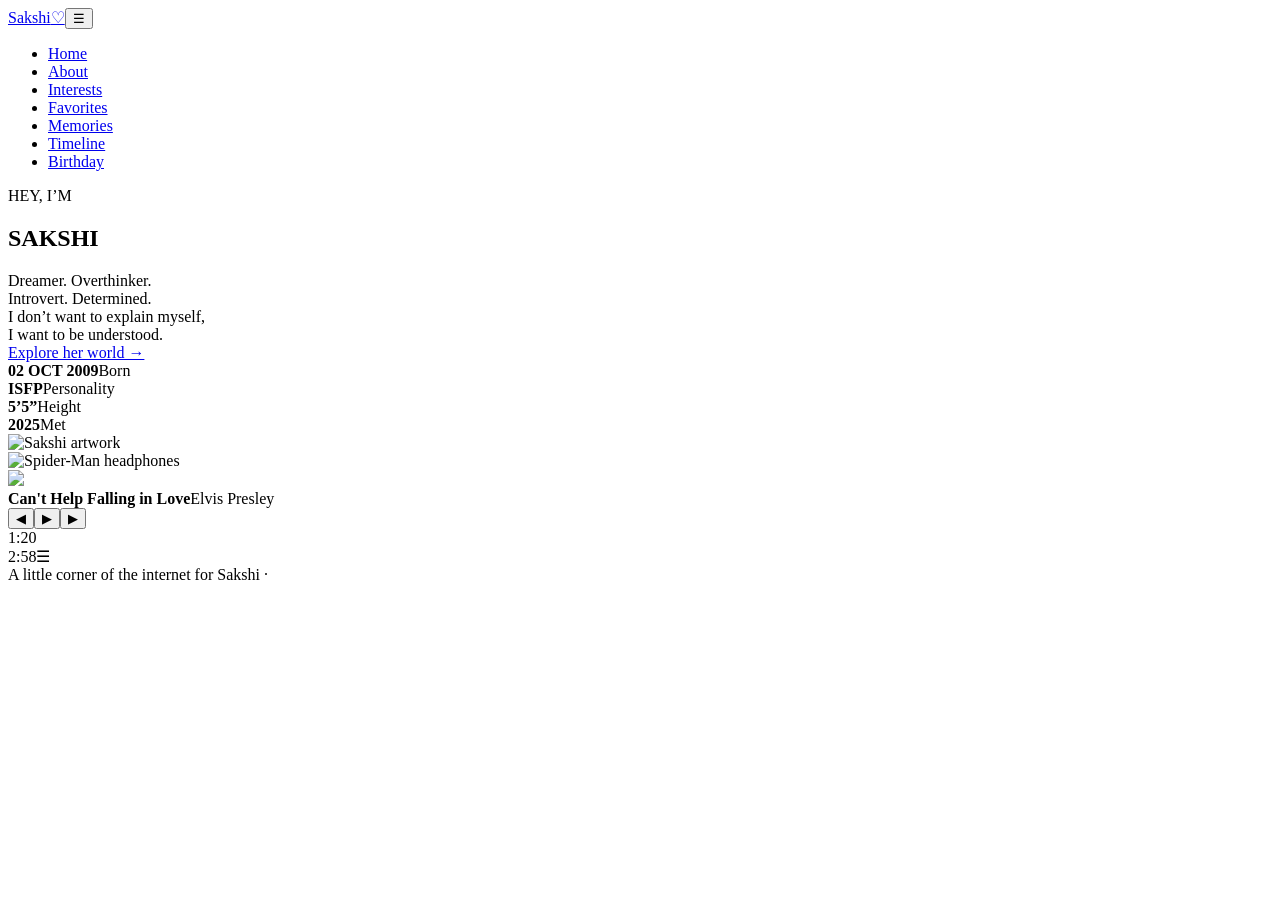
==== index.html @ 19c07a10 "Add files via upload" ====
<!doctype html><html lang="en"><head><meta charset="UTF-8"><meta name="viewport" content="width=device-width,initial-scale=1.0"><title>Home · Sakshi</title><link rel="stylesheet" href="css/global.css"><link rel="stylesheet" href="css/home.css"></head><body><nav class="site-nav"><div class="container nav-inner"><a class="brand" href="index.html">Sakshi<span>♡</span></a><button class="nav-toggle" aria-label="Menu">☰</button><ul><li><a href="index.html">Home</a></li><li><a href="about.html">About</a></li><li><a href="interests.html">Interests</a></li><li><a href="favorites.html">Favorites</a></li><li><a href="memories.html">Memories</a></li><li><a href="timeline.html">Timeline</a></li><li><a href="birthday.html">Birthday</a></li></ul></div></nav><main class="container page"><section class="hero"><div class="hero-copy"><div class="hello">HEY, I’M</div><h1>SAKSHI</h1><div class="role">Dreamer. Overthinker.<br>Introvert. Determined.</div><div class="hero-quote">I don’t want to explain myself,<br>I want to be understood.</div><a class="cta" href="about.html">Explore her world →</a><div class="stats"><div class="stat"><b>02 OCT 2009</b><span>Born</span></div><div class="stat"><b>ISFP</b><span>Personality</span></div><div class="stat"><b>5’5”</b><span>Height</span></div><div class="stat"><b>2025</b><span>Met</span></div></div></div><div class="hero-art"><div class="portrait-ring"><img src="assets/images/profile/sakshi.jpg" alt="Sakshi artwork"></div><img class="spidey" src="assets/images/gallery/spiderman-headphones.jpg" alt="Spider-Man headphones"></div></section></main><div class="music-player"><div class="player-inner"><img class="track-art" src="assets/images/gallery/spiderman-headphones.jpg"><div class="track-meta"><b>Can't Help Falling in Love</b><span>Elvis Presley</span></div><div class="player-controls"><button>◀</button><button class="play">▶</button><button>▶</button></div><span class="time">1:20</span><div class="progress"><i></i></div><span class="time">2:58</span><span class="time">☰</span></div></div><footer class="footer">A little corner of the internet for Sakshi · <span data-year></span></footer><script src="js/data.js"></script><script src="js/global.js"></script></body></html>
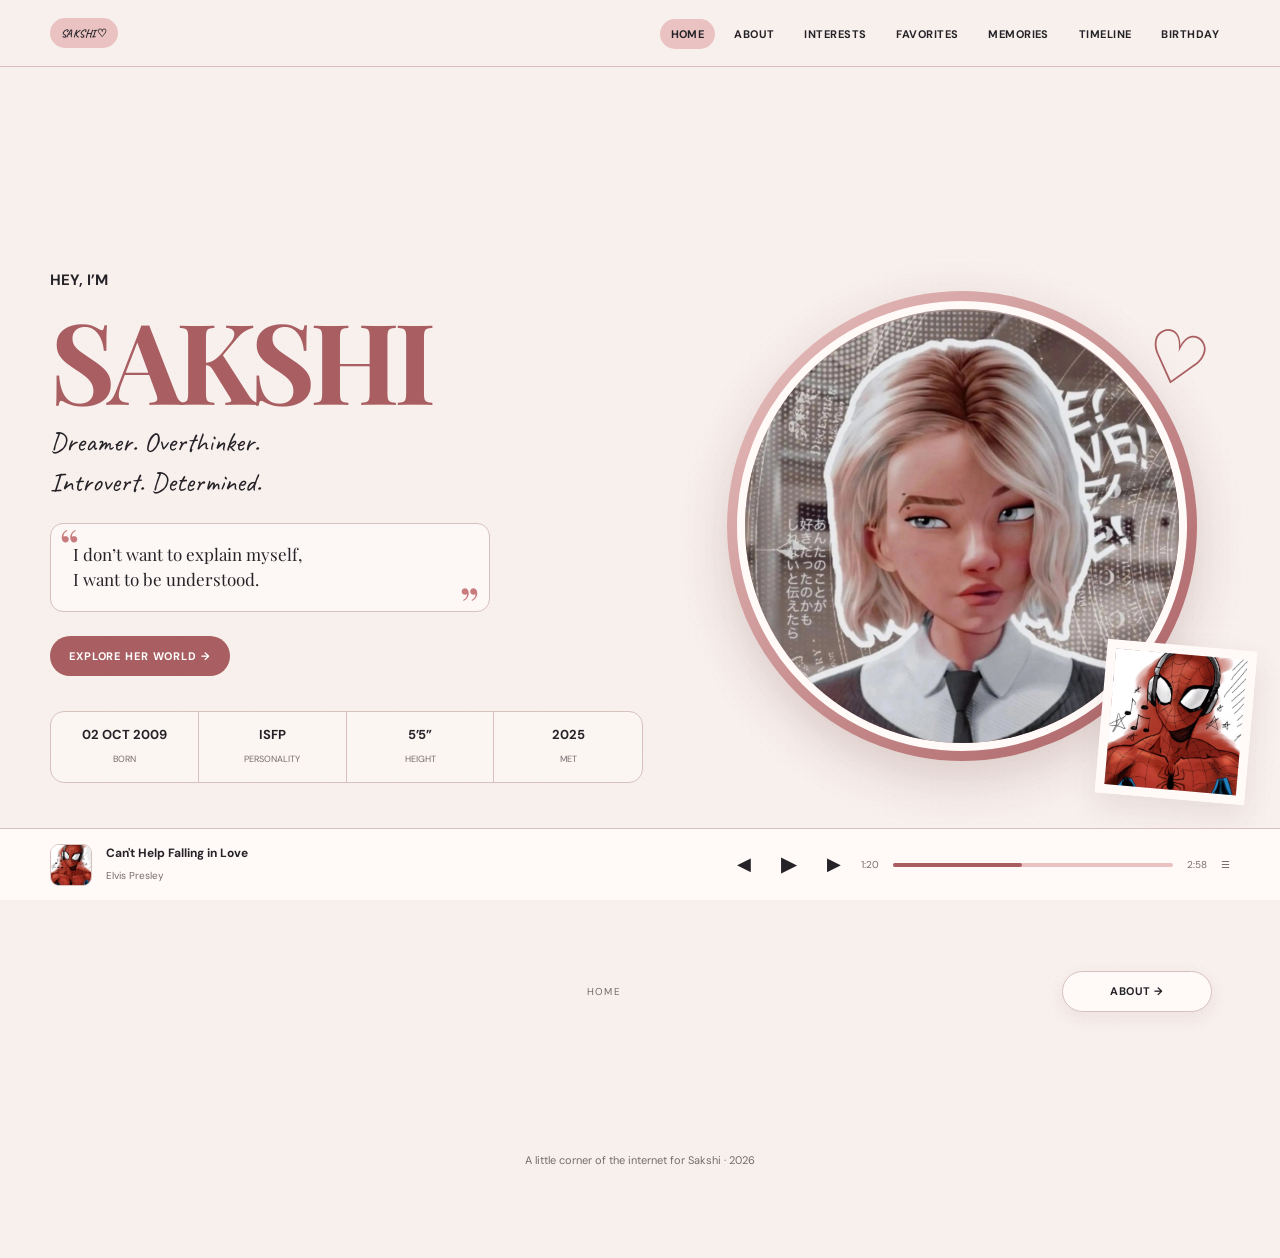
==== commit a250e682: "Add files via upload" ====
--- a/index.html
+++ b/index.html
@@ -1 +1 @@
-<!doctype html><html lang="en"><head><meta charset="UTF-8"><meta name="viewport" content="width=device-width,initial-scale=1.0"><title>Home · Sakshi</title><link rel="stylesheet" href="css/global.css"><link rel="stylesheet" href="css/home.css"></head><body><nav class="site-nav"><div class="container nav-inner"><a class="brand" href="index.html">Sakshi<span>♡</span></a><button class="nav-toggle" aria-label="Menu">☰</button><ul><li><a href="index.html">Home</a></li><li><a href="about.html">About</a></li><li><a href="interests.html">Interests</a></li><li><a href="favorites.html">Favorites</a></li><li><a href="memories.html">Memories</a></li><li><a href="timeline.html">Timeline</a></li><li><a href="birthday.html">Birthday</a></li></ul></div></nav><main class="container page"><section class="hero"><div class="hero-copy"><div class="hello">HEY, I’M</div><h1>SAKSHI</h1><div class="role">Dreamer. Overthinker.<br>Introvert. Determined.</div><div class="hero-quote">I don’t want to explain myself,<br>I want to be understood.</div><a class="cta" href="about.html">Explore her world →</a><div class="stats"><div class="stat"><b>02 OCT 2009</b><span>Born</span></div><div class="stat"><b>ISFP</b><span>Personality</span></div><div class="stat"><b>5’5”</b><span>Height</span></div><div class="stat"><b>2025</b><span>Met</span></div></div></div><div class="hero-art"><div class="portrait-ring"><img src="assets/images/profile/sakshi.jpg" alt="Sakshi artwork"></div><img class="spidey" src="assets/images/gallery/spiderman-headphones.jpg" alt="Spider-Man headphones"></div></section></main><div class="music-player"><div class="player-inner"><img class="track-art" src="assets/images/gallery/spiderman-headphones.jpg"><div class="track-meta"><b>Can't Help Falling in Love</b><span>Elvis Presley</span></div><div class="player-controls"><button>◀</button><button class="play">▶</button><button>▶</button></div><span class="time">1:20</span><div class="progress"><i></i></div><span class="time">2:58</span><span class="time">☰</span></div></div><footer class="footer">A little corner of the internet for Sakshi · <span data-year></span></footer><script src="js/data.js"></script><script src="js/global.js"></script></body></html>
+<!doctype html><html lang="en"><head><meta charset="UTF-8"><meta name="viewport" content="width=device-width,initial-scale=1.0"><title>Home · Sakshi</title><link rel="stylesheet" href="css/global.css"><link rel="stylesheet" href="css/home.css" id="page-style"></head><body><nav class="site-nav"><div class="container nav-inner"><a class="brand" href="index.html">Sakshi<span>♡</span></a><button class="nav-toggle" aria-label="Menu">☰</button><ul><li><a href="index.html">Home</a></li><li><a href="about.html">About</a></li><li><a href="interests.html">Interests</a></li><li><a href="favorites.html">Favorites</a></li><li><a href="memories.html">Memories</a></li><li><a href="timeline.html">Timeline</a></li><li><a href="birthday.html">Birthday</a></li></ul></div></nav><main id="app-main" class="container page"><section class="hero"><div class="hero-copy"><div class="hello">HEY, I’M</div><h1>SAKSHI</h1><div class="role">Dreamer. Overthinker.<br>Introvert. Determined.</div><div class="hero-quote">I don’t want to explain myself,<br>I want to be understood.</div><a class="cta" href="about.html">Explore her world →</a><div class="stats"><div class="stat"><b>02 OCT 2009</b><span>Born</span></div><div class="stat"><b>ISFP</b><span>Personality</span></div><div class="stat"><b>5’5”</b><span>Height</span></div><div class="stat"><b>2025</b><span>Met</span></div></div></div><div class="hero-art"><div class="portrait-ring"><img src="assets/images/profile/sakshi.jpg" alt="Sakshi artwork"></div><img class="spidey" src="assets/images/gallery/spiderman-headphones.jpg" alt="Spider-Man headphones"></div></section></main><div class="music-player"><div class="player-inner"><img class="track-art" src="assets/images/gallery/spiderman-headphones.jpg"><div class="track-meta"><b>Can't Help Falling in Love</b><span>Elvis Presley</span></div><div class="player-controls"><button>◀</button><button class="play">▶</button><button>▶</button></div><span class="time">1:20</span><div class="progress"><i></i></div><span class="time">2:58</span><span class="time">☰</span></div></div><footer class="footer">A little corner of the internet for Sakshi · <span data-year></span></footer><script src="js/data.js"></script><script src="js/global.js"></script><script src="js/router.js"></script></body></html>
--- a/css/global.css
+++ b/css/global.css
@@ -0,0 +1,34 @@
+@import url('https://fonts.googleapis.com/css2?family=Caveat:wght@500;600;700&family=DM+Sans:wght@400;500;600;700&family=Playfair+Display:wght@600;700&display=swap');
+:root{--paper:#f8f0ed;--paper2:#fffaf8;--pink:#c77b7d;--pink2:#e9c2c1;--rose:#a95e61;--ink:#252328;--muted:#756b6d;--line:#d8c1bd;--shadow:0 12px 30px rgba(83,45,46,.10);--max:1180px}
+*{box-sizing:border-box}html{scroll-behavior:smooth}body{margin:0;background:var(--paper);color:var(--ink);font-family:'DM Sans',sans-serif;line-height:1.5;background-image:radial-gradient(rgba(160,100,100,.08) .7px,transparent .7px);background-size:9px 9px}img{max-width:100%;display:block}a{color:inherit;text-decoration:none}button{font:inherit}.container{width:min(var(--max),calc(100% - 36px));margin:auto}h1,h2,h3{margin:0;line-height:1.05;font-family:'Playfair Display',serif}p{margin:0}.script{font-family:'Caveat',cursive}.site-nav{position:sticky;top:0;z-index:50;background:rgba(248,240,237,.92);backdrop-filter:blur(12px);border-bottom:1px solid var(--line)}.nav-inner{height:66px;display:flex;align-items:center;gap:28px}.brand{font:700 30px 'Caveat',cursive;margin-right:auto}.brand small{font:14px 'DM Sans';color:var(--rose)}.site-nav ul{display:flex;gap:8px;list-style:none;margin:0;padding:0}.site-nav a{font-size:11px;font-weight:700;letter-spacing:.04em;text-transform:uppercase;padding:8px 11px;border-radius:99px}.site-nav a:hover,.site-nav a[aria-current=page]{background:var(--pink2)}.nav-toggle{display:none;border:0;background:none;font-size:24px}.page{padding:42px 0 110px}.eyebrow{font-size:11px;text-transform:uppercase;letter-spacing:.16em;color:var(--rose);font-weight:700}.section-title{text-align:center;margin-bottom:28px}.section-title h1{font-size:38px;margin:6px 0}.section-title p{color:var(--muted);font-size:14px}.card{background:rgba(255,250,248,.78);border:1px solid var(--line);border-radius:16px;box-shadow:var(--shadow)}.tape{position:absolute;width:70px;height:20px;background:rgba(232,194,193,.7);top:-10px;left:50%;transform:translateX(-50%) rotate(-3deg)}.heart{color:var(--rose)}.scribble{font-family:'Caveat';color:var(--rose)}.music-player{position:fixed;bottom:0;left:0;right:0;height:66px;background:rgba(255,250,248,.96);backdrop-filter:blur(14px);border-top:1px solid var(--line);z-index:60;display:flex;align-items:center}.player-inner{width:min(var(--max),calc(100% - 36px));margin:auto;display:flex;align-items:center;gap:14px}.track-art{width:42px;height:42px;object-fit:cover;border-radius:9px;border:1px solid var(--line)}.track-meta{min-width:170px}.track-meta b{display:block;font-size:12px}.track-meta span{font-size:10px;color:var(--muted)}.player-controls{display:flex;gap:18px;align-items:center;margin-left:auto}.player-controls button{border:0;background:none;cursor:pointer;font-size:18px}.player-controls .play{font-size:21px}.progress{height:3px;background:var(--pink2);flex:1;max-width:260px;border-radius:9px}.progress i{display:block;width:46%;height:100%;background:var(--rose);border-radius:9px}.time{font-size:10px;color:var(--muted)}.footer{padding:30px 0 90px;text-align:center;color:var(--muted);font-size:11px}.grid{display:grid;gap:14px}.pill{display:inline-flex;padding:7px 11px;border:1px solid var(--line);border-radius:999px;font-size:11px;background:var(--paper2)}
+@media(max-width:800px){.site-nav ul{display:none;position:absolute;top:66px;left:0;right:0;background:var(--paper2);padding:14px;flex-direction:column;border-bottom:1px solid var(--line)}.site-nav ul.open{display:flex}.nav-toggle{display:block}.nav-inner{gap:12px}.page{padding-top:28px}.player-controls{gap:9px}.track-meta{min-width:120px}.progress,.time{display:none}}
+/* Interactive soundtrack player */
+.music-player{height:72px}
+.track-info{min-width:170px;max-width:240px;text-align:left;border:0;background:none;padding:0;cursor:pointer;color:var(--ink)}
+.track-info b,.track-info span{display:block;overflow:hidden;text-overflow:ellipsis;white-space:nowrap}
+.track-info b{font-size:12px}.track-info span{font-size:10px;color:var(--muted)}
+.player-controls button,.queue,.close-menu{color:var(--ink)}
+.player-controls button:active,.queue:active{transform:scale(.92)}
+.progress{appearance:none;-webkit-appearance:none;width:100%;height:4px;max-width:280px;border:0;background:var(--pink2);border-radius:99px;cursor:pointer}
+.progress::-webkit-slider-thumb{-webkit-appearance:none;width:10px;height:10px;border-radius:50%;background:var(--rose);border:0}
+.progress::-moz-range-thumb{width:10px;height:10px;border-radius:50%;background:var(--rose);border:0}
+.queue{border:0;background:none;cursor:pointer;font-size:17px;padding:4px}
+.track-menu{position:fixed;inset:0;z-index:100;background:rgba(37,35,40,.25);backdrop-filter:blur(5px);display:none;align-items:flex-end;justify-content:center;padding:18px}
+.track-menu.open{display:flex}
+.track-menu-inner{width:min(560px,100%);max-height:min(72vh,620px);overflow:auto;background:var(--paper2);border:1px solid var(--line);border-radius:22px 22px 12px 12px;box-shadow:0 24px 70px rgba(83,45,46,.22);padding:18px}
+.menu-head{display:flex;align-items:center;justify-content:space-between;margin-bottom:10px;letter-spacing:.12em;color:var(--rose);font-size:11px}
+.close-menu{border:0;background:none;font-size:28px;line-height:1;cursor:pointer}
+.track-option{width:100%;display:flex;align-items:center;gap:12px;padding:10px;border:1px solid transparent;border-radius:13px;background:transparent;text-align:left;cursor:pointer;color:var(--ink)}
+.track-option:hover,.track-option.selected{background:var(--pink2);border-color:var(--line)}
+.track-option img{width:44px;height:44px;object-fit:cover;border-radius:9px;border:1px solid var(--line)}
+.track-option span{flex:1;min-width:0}.track-option b,.track-option small{display:block;overflow:hidden;text-overflow:ellipsis;white-space:nowrap}.track-option b{font-size:12px}.track-option small{font-size:10px;color:var(--muted);margin-top:2px}.track-option i{font-style:normal;color:var(--rose);font-size:10px}
+@media(max-width:800px){.music-player{height:68px}.track-info{min-width:0;max-width:145px}.player-inner{gap:9px}.player-controls{margin-left:auto}.track-art{width:38px;height:38px}.queue{font-size:15px}.progress{display:block;max-width:100px}.time{display:none}.track-menu{padding:10px}.track-menu-inner{max-height:78vh}}
+@media(max-width:520px){.track-info{max-width:120px}.player-controls{gap:4px}.player-controls button{font-size:15px}.player-controls .play{font-size:19px}.progress{max-width:65px}}
+
+/* Page-to-page navigation */
+.page-navigation{display:flex;align-items:center;justify-content:space-between;gap:14px;margin:28px auto 0;width:min(var(--max),calc(100% - 36px))}
+.page-navigation a{display:inline-flex;align-items:center;justify-content:center;gap:8px;min-width:150px;padding:11px 16px;border:1px solid var(--line);border-radius:999px;background:var(--paper2);font-size:11px;font-weight:700;letter-spacing:.05em;text-transform:uppercase;box-shadow:0 6px 18px rgba(83,45,46,.07);transition:transform .18s ease,background .18s ease}
+.page-navigation a:hover{background:var(--pink2);transform:translateY(-2px)}
+.page-navigation .page-current{font-size:10px;color:var(--muted);letter-spacing:.12em;text-transform:uppercase;text-align:center}
+.page-navigation .disabled{visibility:hidden}
+@media(max-width:520px){.page-navigation{gap:8px;margin-top:22px}.page-navigation a{min-width:0;flex:1;padding:10px 8px;font-size:9px}.page-navigation .page-current{display:none}}
--- a/css/home.css
+++ b/css/home.css
@@ -0,0 +1,2 @@
+.hero{min-height:calc(100vh - 66px);display:grid;grid-template-columns:1.05fr .95fr;align-items:center;gap:50px;position:relative}.hero-copy{position:relative;z-index:2}.hero-copy .hello{font-size:15px;font-weight:700;margin-bottom:8px}.hero-copy h1{font-size:clamp(64px,9vw,112px);color:var(--rose);letter-spacing:-.05em}.hero-copy .role{font-family:'Caveat';font-size:27px;margin:4px 0 20px}.hero-quote{max-width:440px;padding:18px 22px;border:1px solid var(--line);background:rgba(255,250,248,.72);border-radius:13px;font-family:'Playfair Display';font-size:17px;position:relative}.hero-quote:before{content:'“';position:absolute;left:8px;top:-12px;font:50px 'Playfair Display';color:var(--pink)}.hero-quote:after{content:'”';position:absolute;right:9px;bottom:-26px;font:50px 'Playfair Display';color:var(--pink)}.cta{display:inline-flex;margin-top:24px;background:var(--rose);color:white;padding:12px 19px;border-radius:999px;font-size:11px;font-weight:700;text-transform:uppercase;letter-spacing:.08em}.hero-art{position:relative;display:flex;justify-content:center}.portrait-ring{width:min(470px,80vw);aspect-ratio:1;border-radius:50%;padding:10px;background:linear-gradient(135deg,var(--pink2),var(--rose));box-shadow:0 18px 50px rgba(98,50,52,.2);position:relative}.portrait-ring img{width:100%;height:100%;object-fit:cover;border-radius:50%;border:8px solid var(--paper2)}.hero-art:after{content:'♡';position:absolute;right:4%;top:5%;font:72px 'Caveat';color:var(--rose);transform:rotate(15deg)}.spidey{position:absolute;width:150px;right:-4%;bottom:-8%;transform:rotate(5deg);border:9px solid var(--paper2);box-shadow:var(--shadow)}.stats{display:grid;grid-template-columns:repeat(4,1fr);margin-top:35px;border:1px solid var(--line);border-radius:14px;overflow:hidden;background:rgba(255,250,248,.65)}.stat{padding:13px;border-right:1px solid var(--line);text-align:center}.stat:last-child{border:0}.stat b{display:block;font-size:13px}.stat span{font-size:9px;text-transform:uppercase;color:var(--muted)}
+@media(max-width:800px){.hero{grid-template-columns:1fr;padding:35px 0 50px;text-align:center}.hero-copy{order:2}.hero-art{order:1}.portrait-ring{width:310px}.spidey{width:95px;right:5%;bottom:-8%}.hero-quote{margin:auto}.stats{grid-template-columns:repeat(2,1fr)}.stat:nth-child(2){border-right:0}.stat:nth-child(-n+2){border-bottom:1px solid var(--line)}}
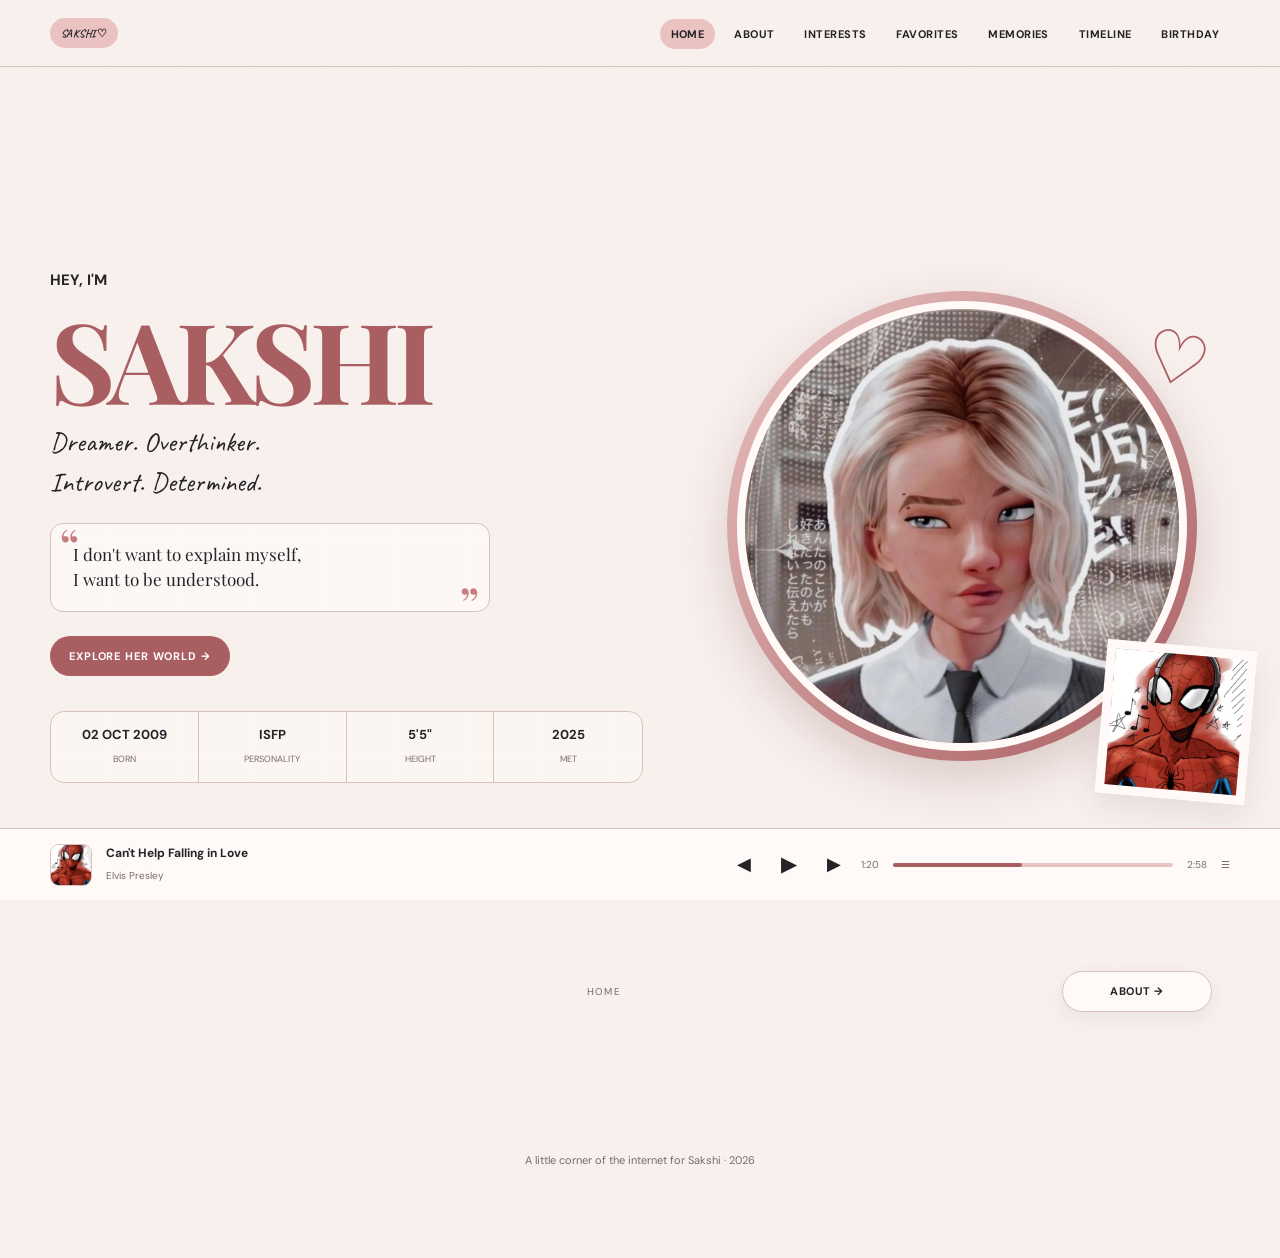
==== commit 480ecca9: "Update index.html" ====
--- a/index.html
+++ b/index.html
@@ -1 +1 @@
-<!doctype html><html lang="en"><head><meta charset="UTF-8"><meta name="viewport" content="width=device-width,initial-scale=1.0"><title>Home · Sakshi</title><link rel="stylesheet" href="css/global.css"><link rel="stylesheet" href="css/home.css" id="page-style"></head><body><nav class="site-nav"><div class="container nav-inner"><a class="brand" href="index.html">Sakshi<span>♡</span></a><button class="nav-toggle" aria-label="Menu">☰</button><ul><li><a href="index.html">Home</a></li><li><a href="about.html">About</a></li><li><a href="interests.html">Interests</a></li><li><a href="favorites.html">Favorites</a></li><li><a href="memories.html">Memories</a></li><li><a href="timeline.html">Timeline</a></li><li><a href="birthday.html">Birthday</a></li></ul></div></nav><main id="app-main" class="container page"><section class="hero"><div class="hero-copy"><div class="hello">HEY, I’M</div><h1>SAKSHI</h1><div class="role">Dreamer. Overthinker.<br>Introvert. Determined.</div><div class="hero-quote">I don’t want to explain myself,<br>I want to be understood.</div><a class="cta" href="about.html">Explore her world →</a><div class="stats"><div class="stat"><b>02 OCT 2009</b><span>Born</span></div><div class="stat"><b>ISFP</b><span>Personality</span></div><div class="stat"><b>5’5”</b><span>Height</span></div><div class="stat"><b>2025</b><span>Met</span></div></div></div><div class="hero-art"><div class="portrait-ring"><img src="assets/images/profile/sakshi.jpg" alt="Sakshi artwork"></div><img class="spidey" src="assets/images/gallery/spiderman-headphones.jpg" alt="Spider-Man headphones"></div></section></main><div class="music-player"><div class="player-inner"><img class="track-art" src="assets/images/gallery/spiderman-headphones.jpg"><div class="track-meta"><b>Can't Help Falling in Love</b><span>Elvis Presley</span></div><div class="player-controls"><button>◀</button><button class="play">▶</button><button>▶</button></div><span class="time">1:20</span><div class="progress"><i></i></div><span class="time">2:58</span><span class="time">☰</span></div></div><footer class="footer">A little corner of the internet for Sakshi · <span data-year></span></footer><script src="js/data.js"></script><script src="js/global.js"></script><script src="js/router.js"></script></body></html>
+<!doctype html><html lang="en"><head><meta charset="UTF-8"><meta name="viewport" content="width=device-width,initial-scale=1.0"><title>Home · Sakshi</title><link rel="stylesheet" href="css/global.css"><link rel="stylesheet" href="css/home.css" id="page-style"></head><body><nav class="site-nav"><div class="container nav-inner"><a class="brand" href="index.html">Sakshi<span>♡</span></a><button class="nav-toggle" aria-label="Menu">☰</button><ul><li><a href="index.html">Home</a></li><li><a href="about.html">About</a></li><li><a href="interests.html">Interests</a></li><li><a href="favorites.html">Favorites</a></li><li><a href="memories.html">Memories</a></li><li><a href="timeline.html">Timeline</a></li><li><a href="birthday.html">Birthday</a></li></ul></div></nav><main id="app-main" class="container page"><section class="hero"><div class="hero-copy"><div class="hello">HEY, I'M</div><h1>SAKSHI</h1><div class="role">Dreamer. Overthinker.<br>Introvert. Determined.</div><div class="hero-quote">I don't want to explain myself,<br>I want to be understood.</div><a class="cta" href="about.html">Explore her world →</a><div class="stats"><div class="stat"><b>02 OCT 2009</b><span>Born</span></div><div class="stat"><b>ISFP</b><span>Personality</span></div><div class="stat"><b>5'5"</b><span>Height</span></div><div class="stat"><b>2025</b><span>Met</span></div></div></div><div class="hero-art"><div class="portrait-ring"><img src="assets/images/profile/sakshi.jpg" alt="Sakshi artwork"></div><img class="spidey" src="assets/images/gallery/spiderman-headphones.jpg" alt="Spider-Man headphones"></div></section></main><div class="music-player"><div class="player-inner"><img class="track-art" src="assets/images/gallery/spiderman-headphones.jpg"><div class="track-meta"><b>Can't Help Falling in Love</b><span>Elvis Presley</span></div><div class="player-controls"><button>◀</button><button class="play">▶</button><button>▶</button></div><span class="time">1:20</span><div class="progress"><i></i></div><span class="time">2:58</span><span class="time">☰</span></div></div><footer class="footer">A little corner of the internet for Sakshi · <span data-year></span></footer><script src="js/data.js"></script><script src="js/global.js"></script><script src="js/router.js"></script></body></html>
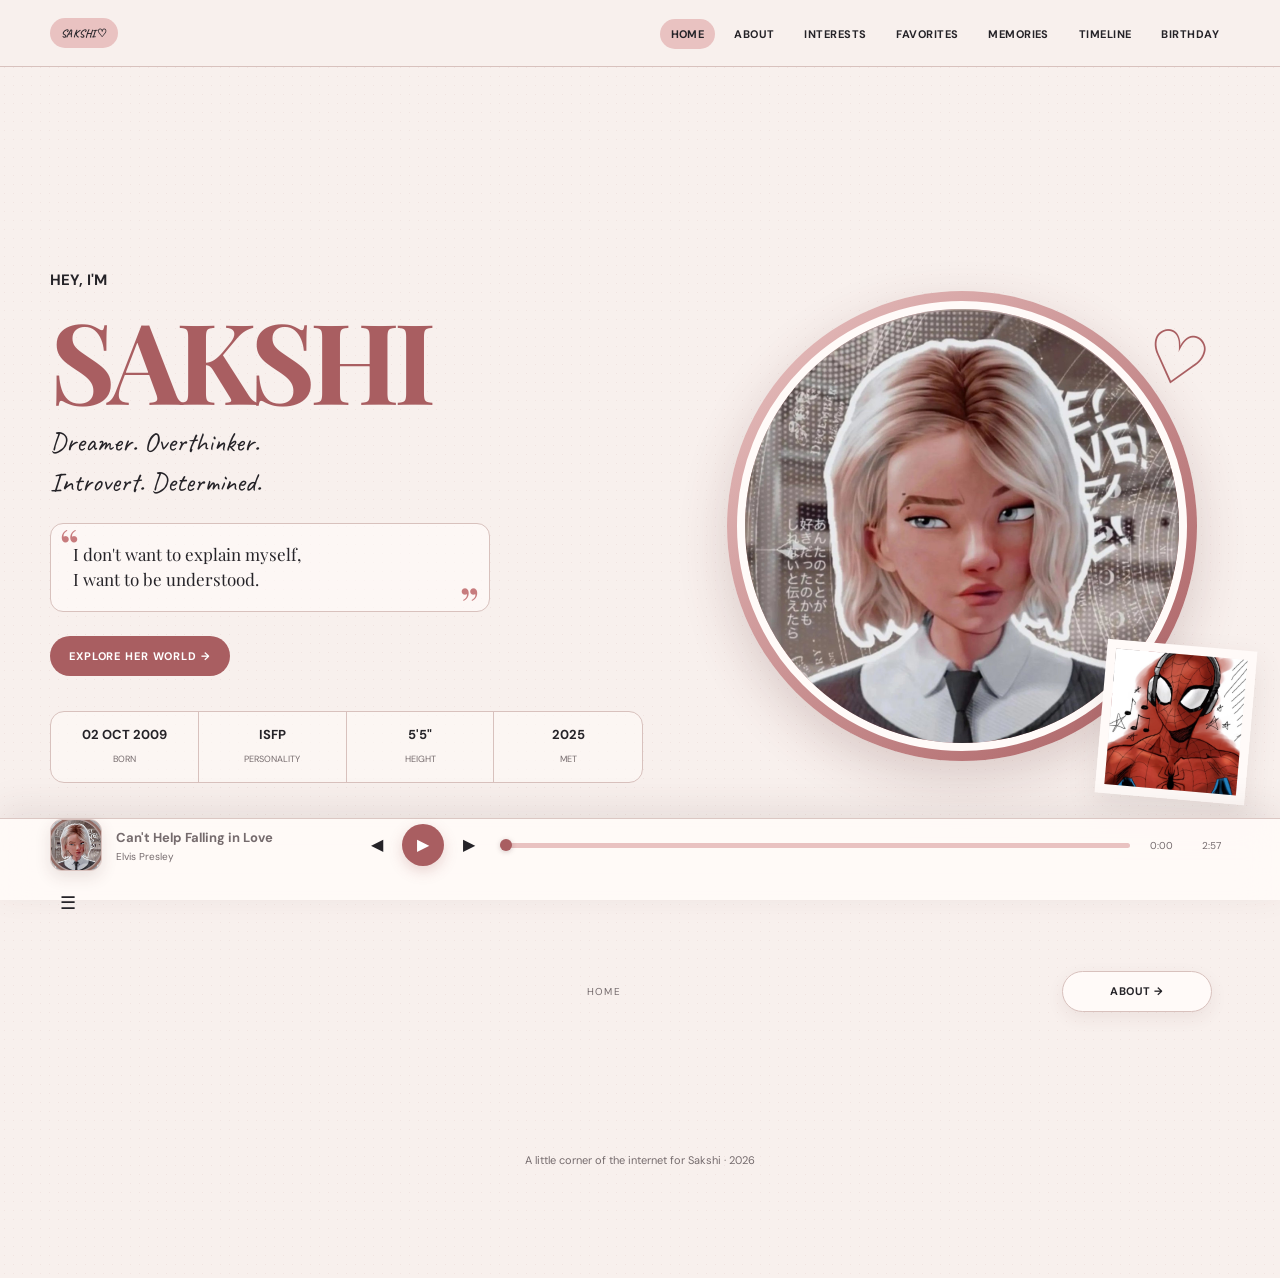
==== commit 02eefcc8: "Add files via upload" ====
--- a/index.html
+++ b/index.html
@@ -1 +1,19 @@
-<!doctype html><html lang="en"><head><meta charset="UTF-8"><meta name="viewport" content="width=device-width,initial-scale=1.0"><title>Home · Sakshi</title><link rel="stylesheet" href="css/global.css"><link rel="stylesheet" href="css/home.css" id="page-style"></head><body><nav class="site-nav"><div class="container nav-inner"><a class="brand" href="index.html">Sakshi<span>♡</span></a><button class="nav-toggle" aria-label="Menu">☰</button><ul><li><a href="index.html">Home</a></li><li><a href="about.html">About</a></li><li><a href="interests.html">Interests</a></li><li><a href="favorites.html">Favorites</a></li><li><a href="memories.html">Memories</a></li><li><a href="timeline.html">Timeline</a></li><li><a href="birthday.html">Birthday</a></li></ul></div></nav><main id="app-main" class="container page"><section class="hero"><div class="hero-copy"><div class="hello">HEY, I'M</div><h1>SAKSHI</h1><div class="role">Dreamer. Overthinker.<br>Introvert. Determined.</div><div class="hero-quote">I don't want to explain myself,<br>I want to be understood.</div><a class="cta" href="about.html">Explore her world →</a><div class="stats"><div class="stat"><b>02 OCT 2009</b><span>Born</span></div><div class="stat"><b>ISFP</b><span>Personality</span></div><div class="stat"><b>5'5"</b><span>Height</span></div><div class="stat"><b>2025</b><span>Met</span></div></div></div><div class="hero-art"><div class="portrait-ring"><img src="assets/images/profile/sakshi.jpg" alt="Sakshi artwork"></div><img class="spidey" src="assets/images/gallery/spiderman-headphones.jpg" alt="Spider-Man headphones"></div></section></main><div class="music-player"><div class="player-inner"><img class="track-art" src="assets/images/gallery/spiderman-headphones.jpg"><div class="track-meta"><b>Can't Help Falling in Love</b><span>Elvis Presley</span></div><div class="player-controls"><button>◀</button><button class="play">▶</button><button>▶</button></div><span class="time">1:20</span><div class="progress"><i></i></div><span class="time">2:58</span><span class="time">☰</span></div></div><footer class="footer">A little corner of the internet for Sakshi · <span data-year></span></footer><script src="js/data.js"></script><script src="js/global.js"></script><script src="js/router.js"></script></body></html>
+<!doctype html>
+<html lang="en">
+<head>
+<meta charset="UTF-8">
+<meta name="viewport" content="width=device-width,initial-scale=1.0">
+<title>Home · Sakshi</title>
+<link rel="stylesheet" href="css/global.css">
+<link rel="stylesheet" href="css/home.css" id="page-style">
+</head>
+<body>
+<nav class="site-nav"><div class="container nav-inner"><a class="brand" href="index.html">Sakshi<span>♡</span></a><button class="nav-toggle" type="button" aria-label="Menu" aria-expanded="false">☰</button><ul><li><a href="index.html">Home</a></li><li><a href="about.html">About</a></li><li><a href="interests.html">Interests</a></li><li><a href="favorites.html">Favorites</a></li><li><a href="memories.html">Memories</a></li><li><a href="timeline.html">Timeline</a></li><li><a href="birthday.html">Birthday</a></li></ul></div></nav>
+<main id="app-main" class="container page"><section class="hero"><div class="hero-copy"><div class="hello">HEY, I'M</div><h1>SAKSHI</h1><div class="role">Dreamer. Overthinker.<br>Introvert. Determined.</div><div class="hero-quote">I don't want to explain myself,<br>I want to be understood.</div><a class="cta" href="about.html">Explore her world →</a><div class="stats"><div class="stat"><b>02 OCT 2009</b><span>Born</span></div><div class="stat"><b>ISFP</b><span>Personality</span></div><div class="stat"><b>5'5"</b><span>Height</span></div><div class="stat"><b>2025</b><span>Met</span></div></div></div><div class="hero-art"><div class="portrait-ring"><img src="assets/images/profile/sakshi.jpg" alt="Sakshi artwork"></div><img class="spidey" src="assets/images/gallery/spiderman-headphones.jpg" alt="Spider-Man headphones"></div></section></main>
+<div class="music-player"><div class="player-inner"><img class="track-art" alt="Track artwork"><button class="track-info" type="button" aria-label="Open playlist"><span class="track-meta"><b class="track-title"></b><span class="track-artist"></span></span></button><div class="player-controls"><button class="prev" type="button" aria-label="Previous song">◀</button><button class="play" type="button" aria-label="Play">▶</button><button class="next" type="button" aria-label="Next song">▶</button></div><span class="time current-time">0:00</span><input class="progress" type="range" min="0" max="100" step="0.1" value="0" aria-label="Song progress"><span class="time duration">0:00</span><button class="queue" type="button" aria-label="Open playlist">☰</button></div></div>
+<footer class="footer">A little corner of the internet for Sakshi · <span data-year></span></footer>
+<script src="js/data.js"></script>
+<script src="js/global.js"></script>
+<script src="js/router.js"></script>
+</body>
+</html>
--- a/css/global.css
+++ b/css/global.css
@@ -1,34 +1,528 @@
 @import url('https://fonts.googleapis.com/css2?family=Caveat:wght@500;600;700&family=DM+Sans:wght@400;500;600;700&family=Playfair+Display:wght@600;700&display=swap');
-:root{--paper:#f8f0ed;--paper2:#fffaf8;--pink:#c77b7d;--pink2:#e9c2c1;--rose:#a95e61;--ink:#252328;--muted:#756b6d;--line:#d8c1bd;--shadow:0 12px 30px rgba(83,45,46,.10);--max:1180px}
-*{box-sizing:border-box}html{scroll-behavior:smooth}body{margin:0;background:var(--paper);color:var(--ink);font-family:'DM Sans',sans-serif;line-height:1.5;background-image:radial-gradient(rgba(160,100,100,.08) .7px,transparent .7px);background-size:9px 9px}img{max-width:100%;display:block}a{color:inherit;text-decoration:none}button{font:inherit}.container{width:min(var(--max),calc(100% - 36px));margin:auto}h1,h2,h3{margin:0;line-height:1.05;font-family:'Playfair Display',serif}p{margin:0}.script{font-family:'Caveat',cursive}.site-nav{position:sticky;top:0;z-index:50;background:rgba(248,240,237,.92);backdrop-filter:blur(12px);border-bottom:1px solid var(--line)}.nav-inner{height:66px;display:flex;align-items:center;gap:28px}.brand{font:700 30px 'Caveat',cursive;margin-right:auto}.brand small{font:14px 'DM Sans';color:var(--rose)}.site-nav ul{display:flex;gap:8px;list-style:none;margin:0;padding:0}.site-nav a{font-size:11px;font-weight:700;letter-spacing:.04em;text-transform:uppercase;padding:8px 11px;border-radius:99px}.site-nav a:hover,.site-nav a[aria-current=page]{background:var(--pink2)}.nav-toggle{display:none;border:0;background:none;font-size:24px}.page{padding:42px 0 110px}.eyebrow{font-size:11px;text-transform:uppercase;letter-spacing:.16em;color:var(--rose);font-weight:700}.section-title{text-align:center;margin-bottom:28px}.section-title h1{font-size:38px;margin:6px 0}.section-title p{color:var(--muted);font-size:14px}.card{background:rgba(255,250,248,.78);border:1px solid var(--line);border-radius:16px;box-shadow:var(--shadow)}.tape{position:absolute;width:70px;height:20px;background:rgba(232,194,193,.7);top:-10px;left:50%;transform:translateX(-50%) rotate(-3deg)}.heart{color:var(--rose)}.scribble{font-family:'Caveat';color:var(--rose)}.music-player{position:fixed;bottom:0;left:0;right:0;height:66px;background:rgba(255,250,248,.96);backdrop-filter:blur(14px);border-top:1px solid var(--line);z-index:60;display:flex;align-items:center}.player-inner{width:min(var(--max),calc(100% - 36px));margin:auto;display:flex;align-items:center;gap:14px}.track-art{width:42px;height:42px;object-fit:cover;border-radius:9px;border:1px solid var(--line)}.track-meta{min-width:170px}.track-meta b{display:block;font-size:12px}.track-meta span{font-size:10px;color:var(--muted)}.player-controls{display:flex;gap:18px;align-items:center;margin-left:auto}.player-controls button{border:0;background:none;cursor:pointer;font-size:18px}.player-controls .play{font-size:21px}.progress{height:3px;background:var(--pink2);flex:1;max-width:260px;border-radius:9px}.progress i{display:block;width:46%;height:100%;background:var(--rose);border-radius:9px}.time{font-size:10px;color:var(--muted)}.footer{padding:30px 0 90px;text-align:center;color:var(--muted);font-size:11px}.grid{display:grid;gap:14px}.pill{display:inline-flex;padding:7px 11px;border:1px solid var(--line);border-radius:999px;font-size:11px;background:var(--paper2)}
-@media(max-width:800px){.site-nav ul{display:none;position:absolute;top:66px;left:0;right:0;background:var(--paper2);padding:14px;flex-direction:column;border-bottom:1px solid var(--line)}.site-nav ul.open{display:flex}.nav-toggle{display:block}.nav-inner{gap:12px}.page{padding-top:28px}.player-controls{gap:9px}.track-meta{min-width:120px}.progress,.time{display:none}}
-/* Interactive soundtrack player */
-.music-player{height:72px}
-.track-info{min-width:170px;max-width:240px;text-align:left;border:0;background:none;padding:0;cursor:pointer;color:var(--ink)}
-.track-info b,.track-info span{display:block;overflow:hidden;text-overflow:ellipsis;white-space:nowrap}
-.track-info b{font-size:12px}.track-info span{font-size:10px;color:var(--muted)}
-.player-controls button,.queue,.close-menu{color:var(--ink)}
-.player-controls button:active,.queue:active{transform:scale(.92)}
-.progress{appearance:none;-webkit-appearance:none;width:100%;height:4px;max-width:280px;border:0;background:var(--pink2);border-radius:99px;cursor:pointer}
-.progress::-webkit-slider-thumb{-webkit-appearance:none;width:10px;height:10px;border-radius:50%;background:var(--rose);border:0}
-.progress::-moz-range-thumb{width:10px;height:10px;border-radius:50%;background:var(--rose);border:0}
-.queue{border:0;background:none;cursor:pointer;font-size:17px;padding:4px}
-.track-menu{position:fixed;inset:0;z-index:100;background:rgba(37,35,40,.25);backdrop-filter:blur(5px);display:none;align-items:flex-end;justify-content:center;padding:18px}
+
+:root{
+  --paper:#f8f0ed;
+  --paper2:#fffaf8;
+  --pink:#c77b7d;
+  --pink2:#e9c2c1;
+  --rose:#a95e61;
+  --ink:#252328;
+  --muted:#756b6d;
+  --line:#d8c1bd;
+  --shadow:0 12px 30px rgba(83,45,46,.10);
+  --max:1180px;
+}
+
+*{box-sizing:border-box}
+html{scroll-behavior:smooth}
+body{
+  margin:0;
+  background:var(--paper);
+  color:var(--ink);
+  font-family:'DM Sans',sans-serif;
+  line-height:1.5;
+  background-image:radial-gradient(rgba(160,100,100,.08) .7px,transparent .7px);
+  background-size:9px 9px;
+  padding-bottom:0;
+}
+img{max-width:100%;display:block}
+a{color:inherit;text-decoration:none}
+button{font:inherit}
+.container{width:min(var(--max),calc(100% - 36px));margin:auto}
+h1,h2,h3{margin:0;line-height:1.05;font-family:'Playfair Display',serif}
+p{margin:0}
+.script{font-family:'Caveat',cursive}
+
+.site-nav{
+  position:sticky;
+  top:0;
+  z-index:50;
+  background:rgba(248,240,237,.92);
+  backdrop-filter:blur(12px);
+  border-bottom:1px solid var(--line);
+}
+.nav-inner{height:66px;display:flex;align-items:center;gap:28px}
+.brand{font:700 30px 'Caveat',cursive;margin-right:auto}
+.brand small{font:14px 'DM Sans';color:var(--rose)}
+.site-nav ul{display:flex;gap:8px;list-style:none;margin:0;padding:0}
+.site-nav a{
+  font-size:11px;
+  font-weight:700;
+  letter-spacing:.04em;
+  text-transform:uppercase;
+  padding:8px 11px;
+  border-radius:99px;
+}
+.site-nav a:hover,.site-nav a[aria-current=page]{background:var(--pink2)}
+.nav-toggle{display:none;border:0;background:none;font-size:24px}
+
+.page{padding:42px 0 110px}
+.eyebrow{font-size:11px;text-transform:uppercase;letter-spacing:.16em;color:var(--rose);font-weight:700}
+.section-title{text-align:center;margin-bottom:28px}
+.section-title h1{font-size:38px;margin:6px 0}
+.section-title p{color:var(--muted);font-size:14px}
+.card{background:rgba(255,250,248,.78);border:1px solid var(--line);border-radius:16px;box-shadow:var(--shadow)}
+.tape{position:absolute;width:70px;height:20px;background:rgba(232,194,193,.7);top:-10px;left:50%;transform:translateX(-50%) rotate(-3deg)}
+.heart{color:var(--rose)}
+.scribble{font-family:'Caveat';color:var(--rose)}
+
+.footer{
+  padding:30px 0 110px;
+  text-align:center;
+  color:var(--muted);
+  font-size:11px;
+}
+.grid{display:grid;gap:14px}
+.pill{display:inline-flex;padding:7px 11px;border:1px solid var(--line);border-radius:999px;font-size:11px;background:var(--paper2)}
+
+/* =========================================================
+   SOUNDTRACK PLAYER
+   ========================================================= */
+
+.music-player{
+  position:fixed;
+  left:0;
+  right:0;
+  bottom:0;
+  z-index:100;
+  height:82px;
+  background:rgba(255,250,248,.94);
+  backdrop-filter:blur(18px) saturate(1.15);
+  -webkit-backdrop-filter:blur(18px) saturate(1.15);
+  border-top:1px solid rgba(216,193,189,.9);
+  box-shadow:0 -10px 35px rgba(83,45,46,.10);
+  display:flex;
+  align-items:center;
+}
+
+.player-inner{
+  width:min(var(--max),calc(100% - 36px));
+  margin:auto;
+  min-width:0;
+  display:grid;
+  grid-template-columns:52px minmax(150px,230px) auto minmax(160px,1fr) auto 38px;
+  align-items:center;
+  gap:14px;
+}
+
+.track-art{
+  width:52px;
+  height:52px;
+  object-fit:cover;
+  border-radius:12px;
+  border:1px solid var(--line);
+  box-shadow:0 6px 16px rgba(83,45,46,.13);
+  background:var(--pink2);
+}
+
+.track-info{
+  min-width:0;
+  max-width:230px;
+  padding:0;
+  border:0;
+  background:transparent;
+  color:var(--ink);
+  text-align:left;
+  cursor:pointer;
+}
+
+.track-info b,
+.track-info span{
+  display:block;
+  overflow:hidden;
+  text-overflow:ellipsis;
+  white-space:nowrap;
+}
+
+.track-info b{font-size:13px;font-weight:700}
+.track-info span{font-size:10px;color:var(--muted);margin-top:2px}
+
+.player-controls{
+  display:flex;
+  align-items:center;
+  justify-content:center;
+  gap:8px;
+}
+
+.player-controls button,
+.queue,
+.close-menu{
+  border:0;
+  background:transparent;
+  color:var(--ink);
+  cursor:pointer;
+}
+
+.player-controls button{
+  width:34px;
+  height:34px;
+  display:grid;
+  place-items:center;
+  border-radius:50%;
+  transition:transform .15s ease,background .15s ease;
+}
+
+.player-controls button:hover{
+  background:var(--pink2);
+  transform:translateY(-1px);
+}
+
+.player-controls button:active,
+.queue:active{
+  transform:scale(.90);
+}
+
+.player-controls .play{
+  width:42px;
+  height:42px;
+  background:var(--rose);
+  color:#fff;
+  font-size:16px;
+  box-shadow:0 5px 14px rgba(169,94,97,.25);
+}
+
+.player-controls .play:hover{
+  background:var(--rose);
+  color:#fff;
+  transform:scale(1.04);
+}
+
+.progress-wrap{
+  min-width:0;
+  display:flex;
+  align-items:center;
+  gap:8px;
+}
+
+.progress{
+  appearance:none;
+  -webkit-appearance:none;
+  width:100%;
+  min-width:80px;
+  height:5px;
+  margin:0;
+  border:0;
+  border-radius:99px;
+  background:var(--pink2);
+  cursor:pointer;
+}
+
+.progress::-webkit-slider-thumb{
+  appearance:none;
+  -webkit-appearance:none;
+  width:12px;
+  height:12px;
+  border:0;
+  border-radius:50%;
+  background:var(--rose);
+  box-shadow:0 1px 5px rgba(83,45,46,.25);
+}
+
+.progress::-moz-range-thumb{
+  width:12px;
+  height:12px;
+  border:0;
+  border-radius:50%;
+  background:var(--rose);
+}
+
+.time{
+  min-width:34px;
+  font-size:10px;
+  color:var(--muted);
+  text-align:center;
+}
+
+.queue{
+  width:36px;
+  height:36px;
+  display:grid;
+  place-items:center;
+  border-radius:50%;
+  font-size:18px;
+}
+
+.queue:hover{background:var(--pink2)}
+
+.track-menu{
+  position:fixed;
+  inset:0;
+  z-index:200;
+  display:none;
+  align-items:flex-end;
+  justify-content:center;
+  padding:18px;
+  background:rgba(37,35,40,.26);
+  backdrop-filter:blur(6px);
+  -webkit-backdrop-filter:blur(6px);
+}
+
 .track-menu.open{display:flex}
-.track-menu-inner{width:min(560px,100%);max-height:min(72vh,620px);overflow:auto;background:var(--paper2);border:1px solid var(--line);border-radius:22px 22px 12px 12px;box-shadow:0 24px 70px rgba(83,45,46,.22);padding:18px}
-.menu-head{display:flex;align-items:center;justify-content:space-between;margin-bottom:10px;letter-spacing:.12em;color:var(--rose);font-size:11px}
-.close-menu{border:0;background:none;font-size:28px;line-height:1;cursor:pointer}
-.track-option{width:100%;display:flex;align-items:center;gap:12px;padding:10px;border:1px solid transparent;border-radius:13px;background:transparent;text-align:left;cursor:pointer;color:var(--ink)}
-.track-option:hover,.track-option.selected{background:var(--pink2);border-color:var(--line)}
-.track-option img{width:44px;height:44px;object-fit:cover;border-radius:9px;border:1px solid var(--line)}
-.track-option span{flex:1;min-width:0}.track-option b,.track-option small{display:block;overflow:hidden;text-overflow:ellipsis;white-space:nowrap}.track-option b{font-size:12px}.track-option small{font-size:10px;color:var(--muted);margin-top:2px}.track-option i{font-style:normal;color:var(--rose);font-size:10px}
-@media(max-width:800px){.music-player{height:68px}.track-info{min-width:0;max-width:145px}.player-inner{gap:9px}.player-controls{margin-left:auto}.track-art{width:38px;height:38px}.queue{font-size:15px}.progress{display:block;max-width:100px}.time{display:none}.track-menu{padding:10px}.track-menu-inner{max-height:78vh}}
-@media(max-width:520px){.track-info{max-width:120px}.player-controls{gap:4px}.player-controls button{font-size:15px}.player-controls .play{font-size:19px}.progress{max-width:65px}}
-
-/* Page-to-page navigation */
-.page-navigation{display:flex;align-items:center;justify-content:space-between;gap:14px;margin:28px auto 0;width:min(var(--max),calc(100% - 36px))}
-.page-navigation a{display:inline-flex;align-items:center;justify-content:center;gap:8px;min-width:150px;padding:11px 16px;border:1px solid var(--line);border-radius:999px;background:var(--paper2);font-size:11px;font-weight:700;letter-spacing:.05em;text-transform:uppercase;box-shadow:0 6px 18px rgba(83,45,46,.07);transition:transform .18s ease,background .18s ease}
-.page-navigation a:hover{background:var(--pink2);transform:translateY(-2px)}
-.page-navigation .page-current{font-size:10px;color:var(--muted);letter-spacing:.12em;text-transform:uppercase;text-align:center}
+
+.track-menu-inner{
+  width:min(580px,100%);
+  max-height:min(76vh,650px);
+  overflow:auto;
+  background:var(--paper2);
+  border:1px solid var(--line);
+  border-radius:24px 24px 14px 14px;
+  box-shadow:0 25px 80px rgba(83,45,46,.25);
+  padding:20px;
+}
+
+.menu-head{
+  display:flex;
+  align-items:center;
+  justify-content:space-between;
+  margin-bottom:12px;
+  color:var(--rose);
+  font-size:11px;
+  font-weight:700;
+  letter-spacing:.14em;
+}
+
+.close-menu{
+  width:36px;
+  height:36px;
+  border-radius:50%;
+  font-size:26px;
+  line-height:1;
+}
+
+.close-menu:hover{background:var(--pink2)}
+
+.track-list{
+  display:grid;
+  gap:5px;
+}
+
+.track-item{
+  width:100%;
+  display:flex;
+  align-items:center;
+  gap:12px;
+  padding:10px;
+  border:1px solid transparent;
+  border-radius:14px;
+  background:transparent;
+  color:var(--ink);
+  text-align:left;
+  cursor:pointer;
+  transition:background .15s ease,transform .15s ease;
+}
+
+.track-item:hover{
+  background:var(--pink2);
+  transform:translateX(2px);
+}
+
+.track-item.active{
+  background:var(--pink2);
+  border-color:var(--line);
+}
+
+.track-item span{
+  flex:1;
+  min-width:0;
+}
+
+.track-item b,
+.track-item small{
+  display:block;
+  overflow:hidden;
+  text-overflow:ellipsis;
+  white-space:nowrap;
+}
+
+.track-item b{font-size:12px}
+.track-item small{font-size:10px;color:var(--muted);margin-top:2px}
+
+.track-item::before{
+  content:'♪';
+  width:30px;
+  height:30px;
+  display:grid;
+  place-items:center;
+  flex:0 0 30px;
+  border-radius:9px;
+  background:var(--paper);
+  color:var(--rose);
+}
+
+/* =========================================================
+   PAGE NAVIGATION
+   ========================================================= */
+
+.page-navigation{
+  display:flex;
+  align-items:center;
+  justify-content:space-between;
+  gap:14px;
+  margin:28px auto 0;
+  width:min(var(--max),calc(100% - 36px));
+}
+
+.page-navigation a{
+  display:inline-flex;
+  align-items:center;
+  justify-content:center;
+  gap:8px;
+  min-width:150px;
+  padding:11px 16px;
+  border:1px solid var(--line);
+  border-radius:999px;
+  background:var(--paper2);
+  font-size:11px;
+  font-weight:700;
+  letter-spacing:.05em;
+  text-transform:uppercase;
+  box-shadow:0 6px 18px rgba(83,45,46,.07);
+  transition:transform .18s ease,background .18s ease;
+}
+
+.page-navigation a:hover{
+  background:var(--pink2);
+  transform:translateY(-2px);
+}
+
+.page-navigation .page-current{
+  font-size:10px;
+  color:var(--muted);
+  letter-spacing:.12em;
+  text-transform:uppercase;
+  text-align:center;
+}
+
 .page-navigation .disabled{visibility:hidden}
-@media(max-width:520px){.page-navigation{gap:8px;margin-top:22px}.page-navigation a{min-width:0;flex:1;padding:10px 8px;font-size:9px}.page-navigation .page-current{display:none}}
+
+/* =========================================================
+   RESPONSIVE
+   ========================================================= */
+
+@media(max-width:900px){
+  .player-inner{
+    grid-template-columns:46px minmax(100px,1fr) auto minmax(100px,180px) 32px;
+    gap:10px;
+  }
+
+  .track-art{width:46px;height:46px}
+  .track-info{max-width:none}
+  .time{display:none}
+}
+
+@media(max-width:800px){
+  .site-nav ul{
+    display:none;
+    position:absolute;
+    top:66px;
+    left:0;
+    right:0;
+    background:var(--paper2);
+    padding:14px;
+    flex-direction:column;
+    border-bottom:1px solid var(--line);
+  }
+
+  .site-nav ul.open{display:flex}
+  .nav-toggle{display:block}
+  .nav-inner{gap:12px}
+  .page{padding-top:28px}
+
+  .music-player{height:76px}
+
+  .player-inner{
+    width:calc(100% - 20px);
+    grid-template-columns:44px minmax(0,1fr) auto;
+    gap:9px;
+  }
+
+  .track-art{
+    width:44px;
+    height:44px;
+    border-radius:10px;
+  }
+
+  .track-info{max-width:none}
+
+  .track-info b{font-size:11px}
+  .track-info span{font-size:9px}
+
+  .player-controls{gap:2px}
+
+  .player-controls button{
+    width:30px;
+    height:30px;
+    font-size:14px;
+  }
+
+  .player-controls .play{
+    width:38px;
+    height:38px;
+  }
+
+  .progress-wrap{
+    position:absolute;
+    left:10px;
+    right:10px;
+    bottom:5px;
+  }
+
+  .progress{height:4px}
+
+  .queue{
+    width:30px;
+    height:30px;
+    font-size:16px;
+  }
+
+  .track-menu{padding:8px}
+
+  .track-menu-inner{
+    max-height:80vh;
+    padding:16px;
+  }
+}
+
+@media(max-width:520px){
+  .container{width:calc(100% - 24px)}
+
+  .brand{font-size:27px}
+
+  .player-inner{
+    width:calc(100% - 16px);
+    grid-template-columns:40px minmax(0,1fr) auto;
+    gap:8px;
+  }
+
+  .track-art{
+    width:40px;
+    height:40px;
+  }
+
+  .player-controls button.prev,
+  .player-controls button.next{
+    display:none;
+  }
+
+  .player-controls .play{
+    width:38px;
+    height:38px;
+  }
+
+  .track-info b{font-size:10px}
+  .track-info span{font-size:8px}
+
+  .page-navigation{
+    gap:8px;
+    margin-top:22px;
+  }
+
+  .page-navigation a{
+    min-width:0;
+    flex:1;
+    padding:10px 8px;
+    font-size:9px;
+  }
+
+  .page-navigation .page-current{display:none}
+}
